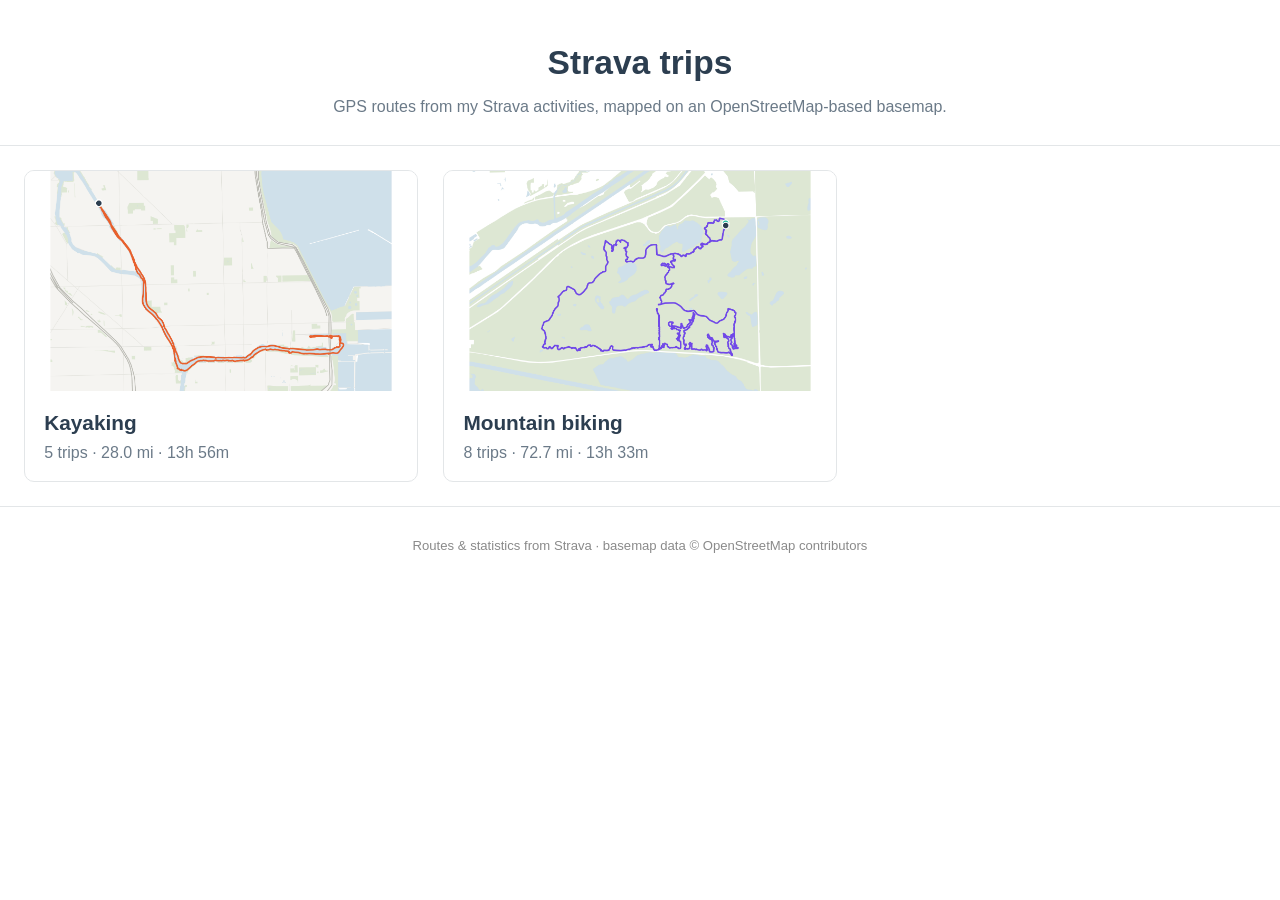
==== index.html @ e4cba3f0 "Strava trips static site: kayaking + mountain biking Activity-agnostic generator that maps Strava GP" ====
<!DOCTYPE html>
<html lang="en">
<head>
<meta charset="utf-8">
<meta name="viewport" content="width=device-width, initial-scale=1">
<title>Strava trips</title>
<link rel="stylesheet" href="assets/style.css">
</head>
<body>
<header>
  <h1>Strava trips</h1>
  <p class="intro">GPS routes from my Strava activities, mapped on an OpenStreetMap-based basemap.</p>
</header>
<main class="cards">
  <a class="activity-card" href="kayaking.html">
    <div class="thumb"><img src="maps/kayaking/downtown-paddle.png" alt="Kayaking route map"></div>
    <div class="meta">
      <h2>Kayaking</h2>
      <p>5 trips &middot; 28.0 mi &middot; 13h 56m</p>
    </div>
  </a>
  <a class="activity-card" href="mountain-biking.html">
    <div class="thumb"><img src="maps/mountain-biking/palos-mtb.png" alt="Mountain biking route map"></div>
    <div class="meta">
      <h2>Mountain biking</h2>
      <p>8 trips &middot; 72.7 mi &middot; 13h 33m</p>
    </div>
  </a>
</main>
<footer>
  Routes &amp; statistics from Strava &middot; basemap data &copy; OpenStreetMap contributors
</footer>
</body>
</html>
---- assets/style.css ----
/*
 * Strava trips — shared styles.
 * Each trip is a row: route map on the left, statistics on the right. The
 * layout is intentionally wide and the map column large so the maps fill the
 * screen rather than leaving big margins. Rows stack on narrow viewports.
 */
:root {
  --dark: #2c3e50;
  --teal: #18bc9c;
  --gray: #6b7a88;
  --line: #e3e6e8;
}
* { box-sizing: border-box; }
body {
  margin: 0;
  font-family: -apple-system, BlinkMacSystemFont, "Segoe UI", Roboto, Helvetica, Arial, sans-serif;
  color: var(--dark);
  background: #fff;
  line-height: 1.5;
}

header {
  padding: 2.4rem 1.5rem 1.6rem;
  text-align: center;
  border-bottom: 1px solid var(--line);
}
header h1 { margin: 0 0 .4rem; font-size: 2.1rem; }
header .intro { margin: 0; color: var(--gray); }
header .crumb { margin: 0 0 1rem; font-size: .9rem; }
header .crumb a { color: var(--teal); text-decoration: none; }
header .crumb a:hover { text-decoration: underline; }

.summary {
  display: flex;
  justify-content: center;
  gap: 2.4rem;
  flex-wrap: wrap;
  margin-top: 1.2rem;
}
.summary div { text-align: center; }
.summary .num { font-size: 1.6rem; font-weight: 700; color: var(--teal); }
.summary .lbl { font-size: .8rem; color: var(--gray); text-transform: uppercase; letter-spacing: .04em; }

/* Wide container + large map column so maps dominate the page. */
main { max-width: 1350px; margin: 0 auto; padding: 1.5rem; }

.trip {
  display: flex;
  gap: 2.4rem;
  align-items: center;
  padding: 2.2rem 0;
  border-bottom: 1px solid var(--line);
}
.trip:last-child { border-bottom: none; }
.trip .map { flex: 1 1 60%; min-width: 0; }
.trip .map img {
  width: 100%;
  height: auto;
  border: 1px solid var(--line);
  border-radius: 10px;
  display: block;
}
.trip .info { flex: 1 1 40%; }
.trip .info h2 { margin: 0 0 .15rem; font-size: 1.6rem; }
.trip .info .where { margin: 0 0 1.3rem; color: var(--gray); }

.stats {
  display: grid;
  grid-template-columns: repeat(2, minmax(0, 1fr));
  gap: 1.1rem 1.6rem;
  margin-bottom: 1.4rem;
}
.stats .stat .v { font-size: 1.4rem; font-weight: 700; }
.stats .stat .k { font-size: .8rem; color: var(--gray); text-transform: uppercase; letter-spacing: .04em; }

.btn {
  display: inline-block;
  padding: .55rem 1.1rem;
  background: var(--teal);
  color: #fff;
  text-decoration: none;
  border-radius: 6px;
  font-size: .95rem;
  font-weight: 600;
}
.btn:hover { background: #149a80; }

/* Index landing: a card per activity. */
main.cards {
  display: grid;
  grid-template-columns: repeat(auto-fill, minmax(320px, 1fr));
  gap: 1.6rem;
}
.activity-card {
  display: block;
  text-decoration: none;
  color: inherit;
  border: 1px solid var(--line);
  border-radius: 10px;
  overflow: hidden;
  transition: box-shadow .15s, transform .15s;
}
.activity-card:hover { box-shadow: 0 6px 20px rgba(44, 62, 80, .12); transform: translateY(-2px); }
.activity-card .thumb img { width: 100%; height: 220px; object-fit: cover; display: block; }
.activity-card .meta { padding: 1rem 1.2rem; }
.activity-card .meta h2 { margin: 0 0 .2rem; font-size: 1.3rem; }
.activity-card .meta p { margin: 0; color: var(--gray); }

footer {
  text-align: center;
  color: #8a8a8a;
  font-size: .82rem;
  padding: 1.8rem 1rem 2.6rem;
  border-top: 1px solid var(--line);
}

@media (max-width: 760px) {
  .trip { flex-direction: column; align-items: stretch; }
  .trip .map, .trip .info { flex: 1 1 auto; }
}
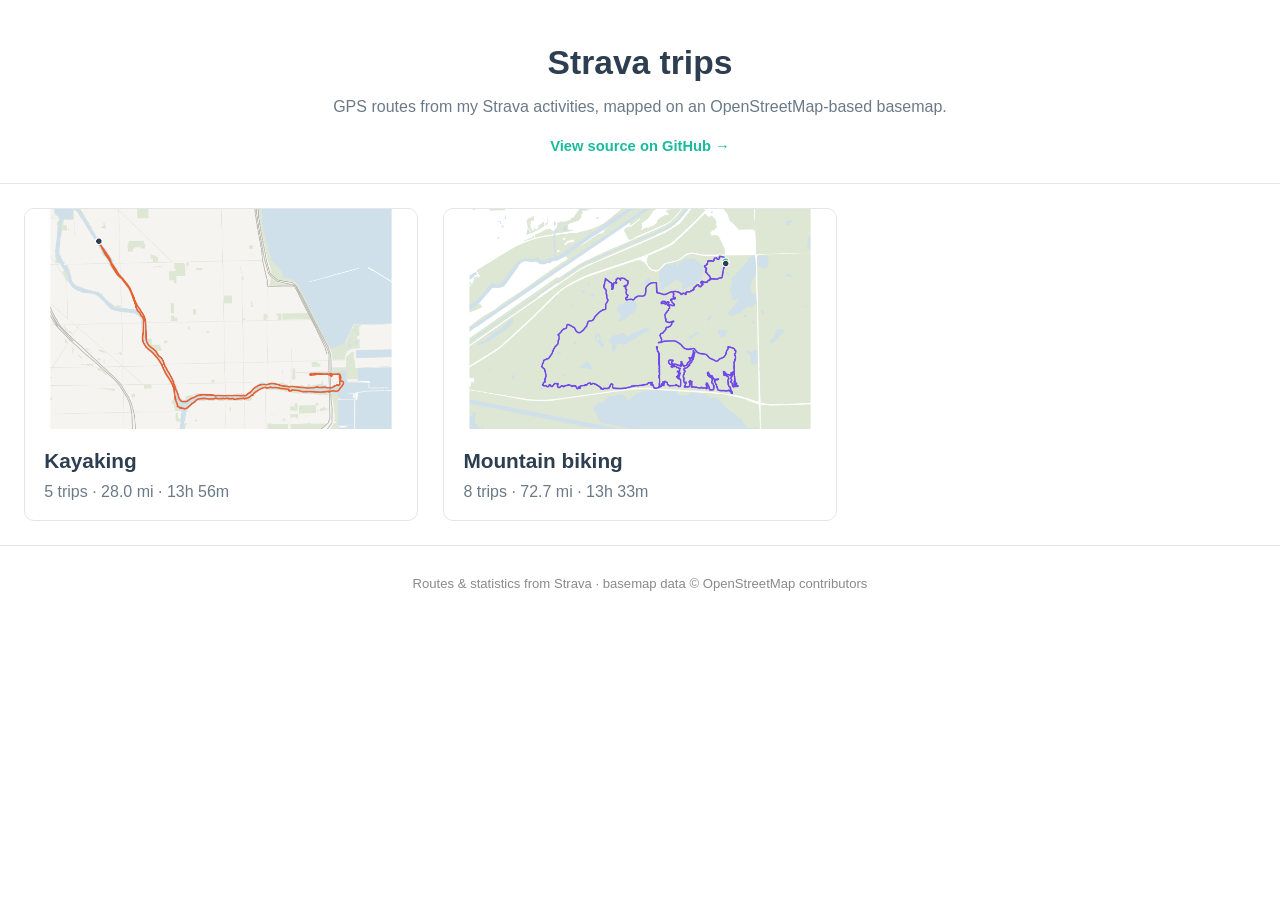
==== commit ff4f7447: "Link the index page to the GitHub source repo Co-Authored-By: Claude Opus 4.8 <noreply@anthropic.com" ====
--- a/index.html
+++ b/index.html
@@ -10,6 +10,7 @@
 <header>
   <h1>Strava trips</h1>
   <p class="intro">GPS routes from my Strava activities, mapped on an OpenStreetMap-based basemap.</p>
+  <p class="repo-link"><a href="https://github.com/stevevance/strava-trips" target="_blank" rel="noopener">View source on GitHub &rarr;</a></p>
 </header>
 <main class="cards">
   <a class="activity-card" href="kayaking.html">
--- a/assets/style.css
+++ b/assets/style.css
@@ -29,6 +29,9 @@
 header .crumb { margin: 0 0 1rem; font-size: .9rem; }
 header .crumb a { color: var(--teal); text-decoration: none; }
 header .crumb a:hover { text-decoration: underline; }
+header .repo-link { margin: .9rem 0 0; }
+header .repo-link a { color: var(--teal); text-decoration: none; font-weight: 600; font-size: .92rem; }
+header .repo-link a:hover { text-decoration: underline; }
 
 .summary {
   display: flex;
